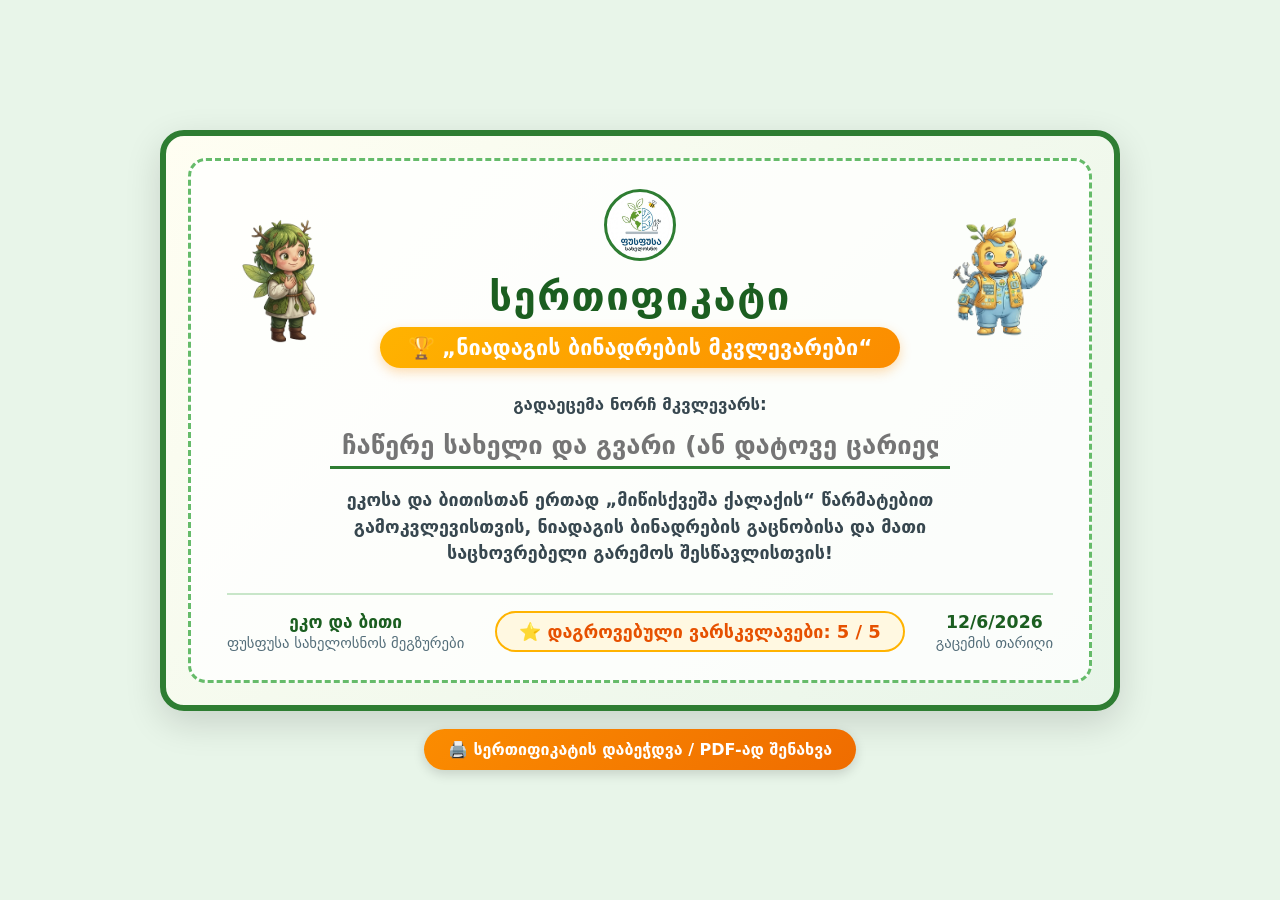
==== სერთიფიკატი.html @ ccd16f7c "Add files via upload" ====
<!DOCTYPE html>
<html lang="ka">
<head>
  <meta charset="UTF-8" />
  <meta name="viewport" content="width=device-width, initial-scale=1.0" />
  <title>სერთიფიკატი — ნიადაგის ბინადრების მკვლევარები</title>
  <style>
    * {
      box-sizing: border-box;
      margin: 0;
      padding: 0;
    }

    body {
      min-height: 100vh;
      font-family: 'Segoe UI', 'Sylfaen', 'BPG Arial', system-ui, sans-serif;
      background: #e8f5e9;
      display: flex;
      flex-direction: column;
      align-items: center;
      justify-content: center;
      padding: 20px;
      color: #263238;
    }

    .cert-sheet {
      width: 100%;
      max-width: 960px;
      background: linear-gradient(135deg, #fffef2 0%, #e8f5e9 100%);
      border: 6px solid #2e7d32;
      border-radius: 24px;
      padding: 22px;
      box-shadow: 0 12px 36px rgba(0, 0, 0, 0.14);
    }

    .cert-inner {
      border: 3px dashed #66bb6a;
      border-radius: 18px;
      padding: 28px 36px;
      background: rgba(255, 255, 255, 0.78);
      text-align: center;
    }

    .cert-top-row {
      display: flex;
      align-items: center;
      justify-content: space-between;
      gap: 20px;
      margin-bottom: 14px;
    }

    .cert-mascot {
      width: 110px;
      height: 130px;
      object-fit: contain;
    }

    .cert-center-head {
      flex: 1;
    }

    .cert-logo {
      width: 72px;
      height: 72px;
      border-radius: 50%;
      border: 3px solid #2e7d32;
      object-fit: cover;
      background: #fff;
      margin-bottom: 8px;
    }

    .cert-title {
      font-size: 2.5rem;
      font-weight: 900;
      color: #1b5e20;
      letter-spacing: 1.5px;
      margin-bottom: 8px;
    }

    .cert-subtitle-badge {
      display: inline-block;
      background: linear-gradient(135deg, #ffb300, #fb8c00);
      color: #fff;
      font-weight: 900;
      font-size: 1.35rem;
      padding: 8px 28px;
      border-radius: 999px;
      box-shadow: 0 4px 12px rgba(251, 140, 0, 0.3);
    }

    .cert-recipient-section {
      margin: 26px auto 18px;
      max-width: 620px;
    }

    .cert-recipient-label {
      display: block;
      font-size: 1.05rem;
      font-weight: 700;
      color: #37474f;
      margin-bottom: 10px;
    }

    .cert-name-line {
      width: 100%;
      text-align: center;
      font-family: inherit;
      font-size: 1.6rem;
      font-weight: 800;
      color: #1b5e20;
      background: transparent;
      border: none;
      border-bottom: 3px solid #2e7d32;
      padding: 6px 12px;
      outline: none;
    }

    .cert-description {
      font-size: 1.12rem;
      font-weight: 600;
      color: #37474f;
      max-width: 700px;
      margin: 18px auto 26px;
      line-height: 1.5;
    }

    .cert-footer {
      display: flex;
      align-items: center;
      justify-content: space-between;
      border-top: 2px solid #c8e6c9;
      padding-top: 16px;
      gap: 16px;
    }

    .cert-sign {
      display: flex;
      flex-direction: column;
      font-size: 0.92rem;
      color: #546e7a;
    }

    .cert-sign strong {
      font-size: 1.08rem;
      color: #1b5e20;
      margin-bottom: 2px;
    }

    .cert-stars {
      background: #fff8e1;
      border: 2px solid #ffb300;
      color: #e65100;
      font-weight: 900;
      font-size: 1.12rem;
      padding: 8px 22px;
      border-radius: 999px;
    }

    .toolbar {
      margin-top: 18px;
      display: flex;
      gap: 12px;
      flex-wrap: wrap;
      justify-content: center;
    }

    .btn {
      padding: 11px 24px;
      border-radius: 999px;
      border: none;
      font-family: inherit;
      font-size: 1rem;
      font-weight: 800;
      cursor: pointer;
      color: #fff;
      display: inline-flex;
      align-items: center;
      gap: 8px;
      box-shadow: 0 4px 12px rgba(0, 0, 0, 0.15);
    }

    .btn-print {
      background: linear-gradient(135deg, #fb8c00, #ef6c00);
    }

    @media print {
      @page {
        size: landscape;
        margin: 10mm;
      }

      body {
        background: #fff !important;
        padding: 0 !important;
      }

      .toolbar {
        display: none !important;
      }

      .cert-sheet {
        box-shadow: none !important;
        max-width: 100% !important;
        -webkit-print-color-adjust: exact;
        print-color-adjust: exact;
      }

      .cert-name-line::placeholder {
        color: transparent !important;
      }
    }
  </style>
</head>
<body>
  <div class="cert-sheet">
    <div class="cert-inner">
      <div class="cert-top-row">
        <img src="დედამიწა.png" alt="ეკო" class="cert-mascot" />
        <div class="cert-center-head">
          <img src="logo.png" alt="ფუსფუსა სახელოსნო" class="cert-logo" />
          <h1 class="cert-title">სერთიფიკატი</h1>
          <div class="cert-subtitle-badge">🏆 „ნიადაგის ბინადრების მკვლევარები“</div>
        </div>
        <img src="ტექნოლოგია.png" alt="ბითი" class="cert-mascot" />
      </div>

      <div class="cert-recipient-section">
        <label class="cert-recipient-label" for="studentName">გადაეცემა ნორჩ მკვლევარს:</label>
        <input
          type="text"
          id="studentName"
          class="cert-name-line"
          placeholder="ჩაწერე სახელი და გვარი (ან დატოვე ცარიელი ხელით ჩასაწერად)"
        />
      </div>

      <p class="cert-description">
        ეკოსა და ბითისთან ერთად „მიწისქვეშა ქალაქის“ წარმატებით გამოკვლევისთვის, ნიადაგის ბინადრების გაცნობისა და მათი საცხოვრებელი გარემოს შესწავლისთვის!
      </p>

      <div class="cert-footer">
        <div class="cert-sign">
          <strong>ეკო და ბითი</strong>
          <span>ფუსფუსა სახელოსნოს მეგზურები</span>
        </div>
        <div class="cert-stars">⭐ დაგროვებული ვარსკვლავები: 5 / 5</div>
        <div class="cert-sign">
          <strong id="dateBox"></strong>
          <span>გაცემის თარიღი</span>
        </div>
      </div>
    </div>
  </div>

  <div class="toolbar">
    <button class="btn btn-print" onclick="window.print()">🖨️ სერთიფიკატის დაბეჭდვა / PDF-ად შენახვა</button>
  </div>

  <script>
    document.getElementById('dateBox').textContent = new Date().toLocaleDateString('ka-GE');
  </script>
</body>
</html>
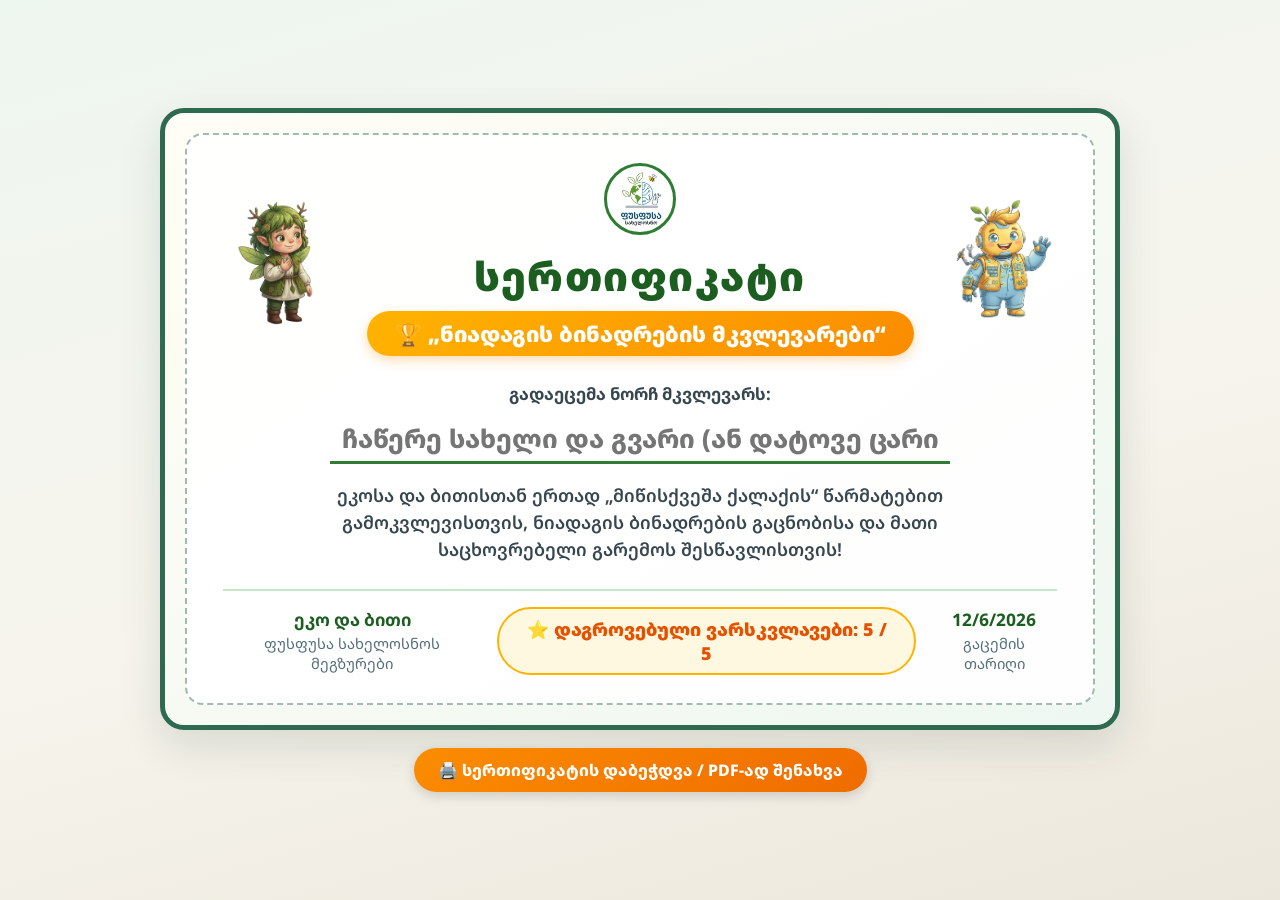
==== commit 6a88336e: "Add files via upload" ====
--- a/სერთიფიკატი.html
+++ b/სერთიფიკატი.html
@@ -4,6 +4,9 @@
   <meta charset="UTF-8" />
   <meta name="viewport" content="width=device-width, initial-scale=1.0" />
   <title>სერთიფიკატი — ნიადაგის ბინადრების მკვლევარები</title>
+  <link rel="preconnect" href="https://fonts.googleapis.com" />
+  <link rel="preconnect" href="https://fonts.gstatic.com" crossorigin />
+  <link href="https://fonts.googleapis.com/css2?family=Noto+Sans+Georgian:wght@500;600;700;800;900&display=swap" rel="stylesheet" />
   <style>
     * {
       box-sizing: border-box;
@@ -13,31 +16,31 @@
 
     body {
       min-height: 100vh;
-      font-family: 'Segoe UI', 'Sylfaen', 'BPG Arial', system-ui, sans-serif;
-      background: #e8f5e9;
+      font-family: 'Noto Sans Georgian', 'Segoe UI', system-ui, sans-serif;
+      background: linear-gradient(165deg, #eef6f0 0%, #f6f4ec 55%, #ece7dc 100%);
       display: flex;
       flex-direction: column;
       align-items: center;
       justify-content: center;
       padding: 20px;
-      color: #263238;
+      color: #1b2822;
     }
 
     .cert-sheet {
       width: 100%;
       max-width: 960px;
-      background: linear-gradient(135deg, #fffef2 0%, #e8f5e9 100%);
-      border: 6px solid #2e7d32;
+      background: linear-gradient(145deg, #fffdf5 0%, #eef7f1 100%);
+      border: 5px solid #2d6a4f;
       border-radius: 24px;
-      padding: 22px;
-      box-shadow: 0 12px 36px rgba(0, 0, 0, 0.14);
+      padding: 20px;
+      box-shadow: 0 16px 40px rgba(20, 51, 38, 0.12);
     }
 
     .cert-inner {
-      border: 3px dashed #66bb6a;
+      border: 2px dashed rgba(45, 106, 79, 0.45);
       border-radius: 18px;
       padding: 28px 36px;
-      background: rgba(255, 255, 255, 0.78);
+      background: rgba(255, 255, 255, 0.85);
       text-align: center;
     }
 
